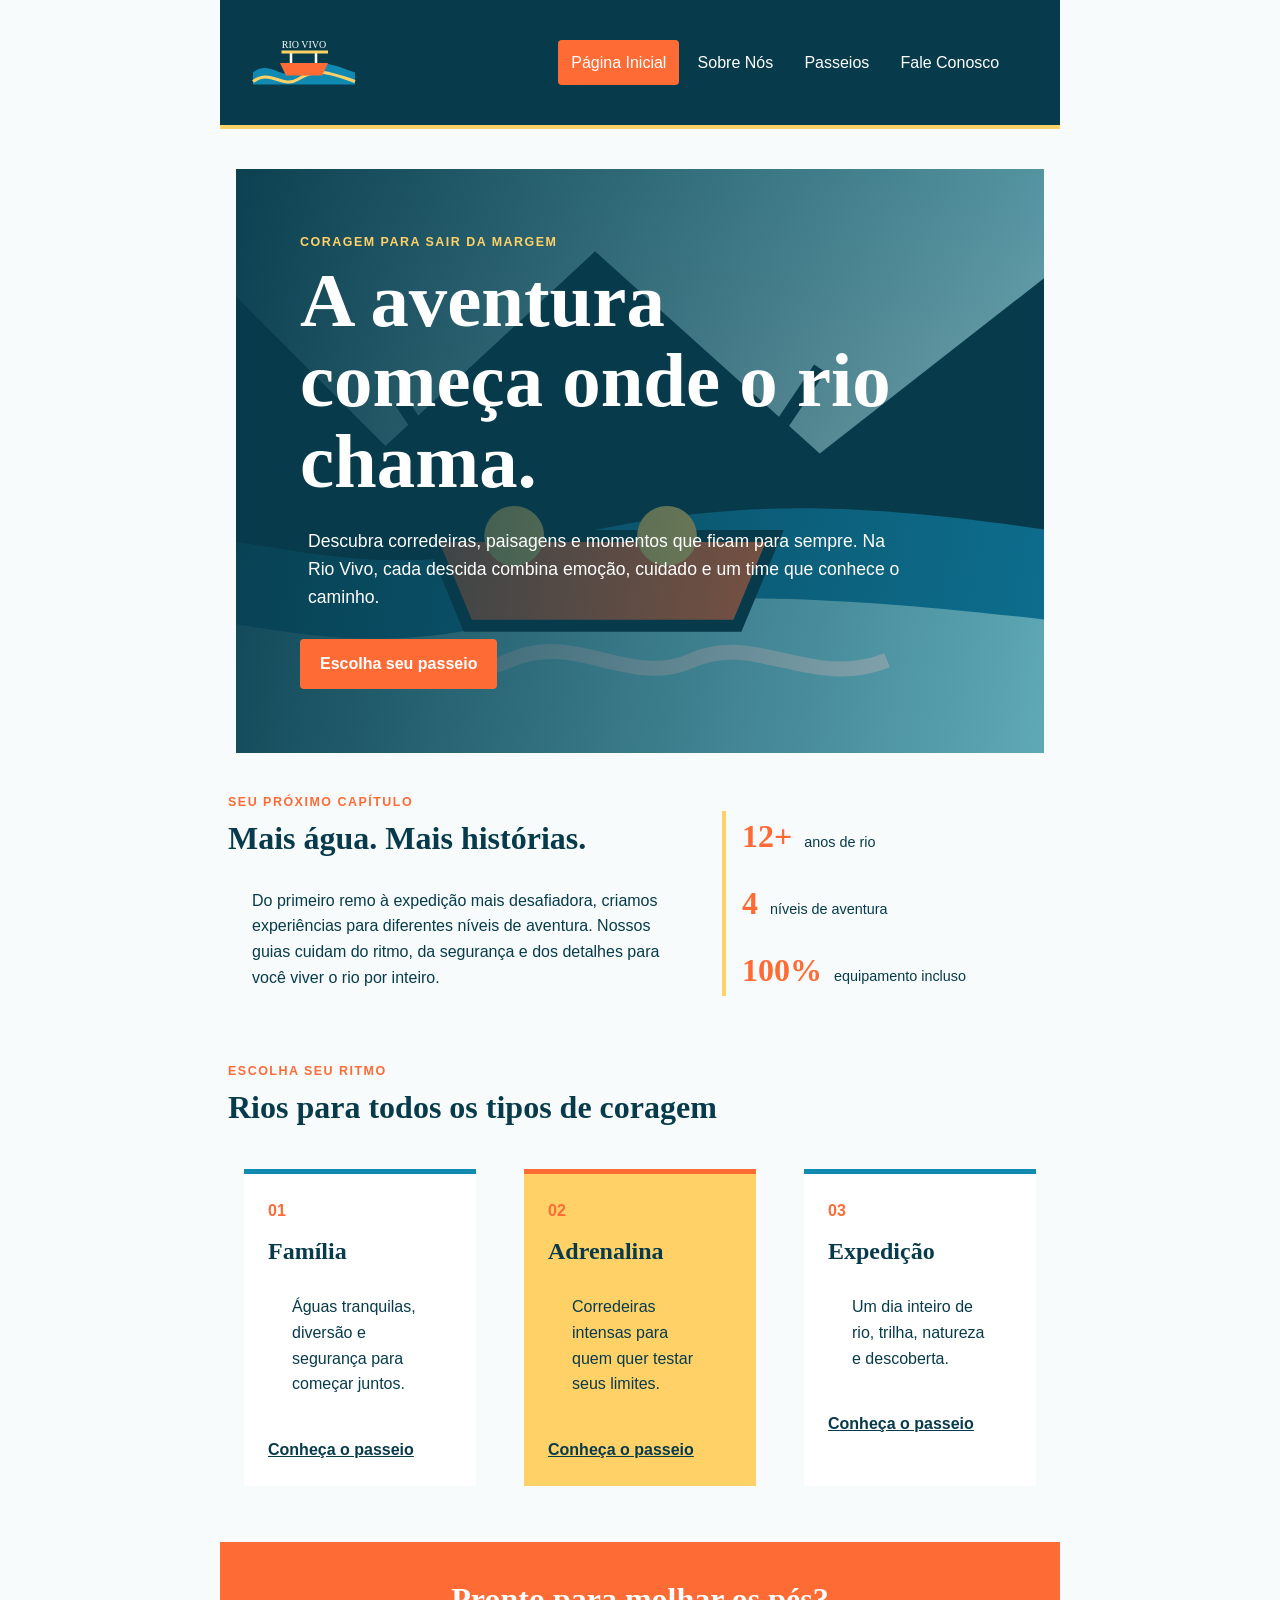
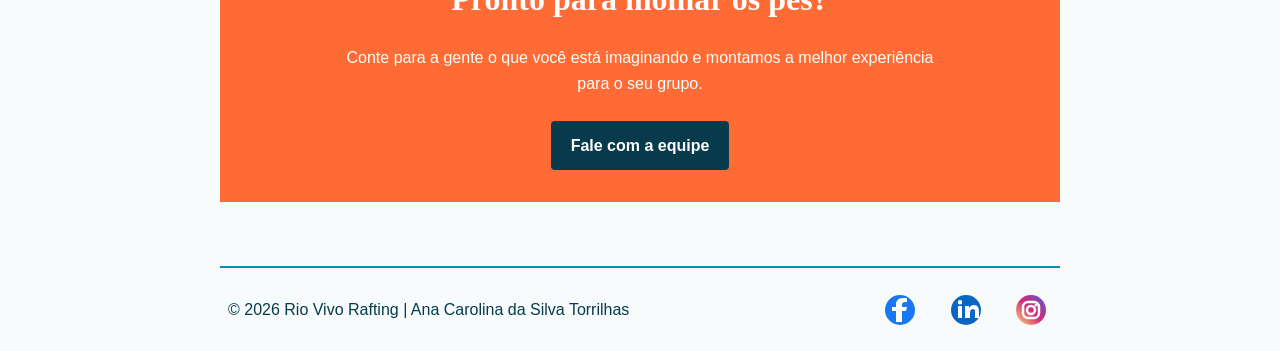
==== wwr/index.html @ 4f3855bd "Build complete rafting website" ====
<!DOCTYPE html>
<html lang="pt-BR">
  <head>
    <meta charset="UTF-8">
    <meta name="viewport" content="width=device-width, initial-scale=1.0">
    <title>Rio Vivo Rafting | Aventura que fica</title>
    <meta name="description" content="Viva experiências de rafting seguras e memoráveis com a Rio Vivo, cercado pelas paisagens mais bonitas do Brasil.">
    <meta name="author" content="Ana Carolina da Silva Torrilhas">
    <link rel="stylesheet" href="estilos/rafting.css">
  </head>
  <body>
    <header>
      <a class="logo" href="index.html"><img src="imagens/logo.svg" alt="Rio Vivo Rafting"></a>
      <nav aria-label="Navegação principal">
        <ul>
          <li><a href="index.html" aria-current="page">Página Inicial</a></li>
          <li><a href="sobre.html">Sobre Nós</a></li>
          <li><a href="passeios.html">Passeios</a></li>
          <li><a href="contato.html">Fale Conosco</a></li>
        </ul>
      </nav>
    </header>

    <main>
      <section class="home-hero">
        <div>
          <p class="eyebrow">Coragem para sair da margem</p>
          <h1>A aventura começa onde o rio chama.</h1>
          <p>Descubra corredeiras, paisagens e momentos que ficam para sempre. Na Rio Vivo, cada descida combina emoção, cuidado e um time que conhece o caminho.</p>
          <a class="button" href="passeios.html">Escolha seu passeio</a>
        </div>
      </section>

      <section class="intro-section">
        <div>
          <p class="eyebrow">Seu próximo capítulo</p>
          <h2>Mais água. Mais histórias.</h2>
          <p>Do primeiro remo à expedição mais desafiadora, criamos experiências para diferentes níveis de aventura. Nossos guias cuidam do ritmo, da segurança e dos detalhes para você viver o rio por inteiro.</p>
        </div>
        <div class="stat-list" aria-label="Diferenciais da Rio Vivo">
          <div><strong>12+</strong><span>anos de rio</span></div>
          <div><strong>4</strong><span>níveis de aventura</span></div>
          <div><strong>100%</strong><span>equipamento incluso</span></div>
        </div>
      </section>

      <section class="feature-section">
        <div class="section-heading">
          <p class="eyebrow">Escolha seu ritmo</p>
          <h2>Rios para todos os tipos de coragem</h2>
        </div>
        <div class="mini-grid">
          <article class="feature-card"><span class="card-number">01</span><h3>Família</h3><p>Águas tranquilas, diversão e segurança para começar juntos.</p><a href="passeios.html">Conheça o passeio</a></article>
          <article class="feature-card feature-card-accent"><span class="card-number">02</span><h3>Adrenalina</h3><p>Corredeiras intensas para quem quer testar seus limites.</p><a href="passeios.html">Conheça o passeio</a></article>
          <article class="feature-card"><span class="card-number">03</span><h3>Expedição</h3><p>Um dia inteiro de rio, trilha, natureza e descoberta.</p><a href="passeios.html">Conheça o passeio</a></article>
        </div>
      </section>

      <section class="cta-section">
        <h2>Pronto para molhar os pés?</h2>
        <p>Conte para a gente o que você está imaginando e montamos a melhor experiência para o seu grupo.</p>
        <a class="button button-dark" href="contato.html">Fale com a equipe</a>
      </section>
    </main>

    <footer>
      <p>&copy; 2026 Rio Vivo Rafting | Ana Carolina da Silva Torrilhas</p>
      <nav class="redes-sociais" aria-label="Redes sociais">
        <a href="https://facebook.com" aria-label="Facebook"><img src="imagens/facebook.svg" alt="Ícone do Facebook"></a>
        <a href="https://linkedin.com" aria-label="LinkedIn"><img src="imagens/linkedin.svg" alt="Ícone do LinkedIn"></a>
        <a href="https://instagram.com" aria-label="Instagram"><img src="imagens/instagram.svg" alt="Ícone do Instagram"></a>
      </nav>
    </footer>
  </body>
</html>
---- wwr/estilos/rafting.css ----
:root {
  --cor-primaria: #073b4c;
  --cor-secundaria: #118ab2;
  --cor-destaque1: #ff6b35;
  --cor-destaque2: #ffd166;
  --cor-papel: #f7fbfc;
  --fonte-titulo: Georgia, "Times New Roman", serif;
  --fonte-body: "Trebuchet MS", Arial, sans-serif;
}

* {
  margin: 0;
  padding: 0;
  box-sizing: border-box;
}

body {
  background: var(--cor-papel);
  color: var(--cor-primaria);
  font-family: var(--fonte-body);
  line-height: 1.6;
}

header,
main,
footer {
  width: min(840px, calc(100% - 2rem));
  margin: 0 auto;
}

header {
  align-items: center;
  background: var(--cor-primaria);
  border-bottom: 4px solid var(--cor-destaque2);
  color: white;
  display: flex;
  gap: 2rem;
  justify-content: space-between;
  padding: 1rem 1.5rem;
}

.logo img {
  display: block;
  height: 72px;
  width: 120px;
}

nav ul {
  display: flex;
  flex-wrap: wrap;
  gap: 0.35rem;
  list-style: none;
}

nav a {
  color: white;
  display: block;
  padding: 0.6rem 0.8rem;
  text-decoration: none;
}

nav a:hover,
nav a[aria-current="page"] {
  background: var(--cor-destaque1);
  border-radius: 4px;
}

main {
  padding: 1.5rem 0 2rem;
}

h1,
h2 {
  color: var(--cor-primaria);
  font-family: var(--fonte-titulo);
  text-align: center;
}

h1 {
  font-size: clamp(2rem, 6vw, 3.5rem);
}

h2 {
  font-size: 2rem;
  margin-bottom: 0.75rem;
}

p,
section,
article,
nav {
  margin: 1rem;
  padding: 0.5rem;
}

.hero {
  overflow: hidden;
  position: relative;
}

.hero > img {
  display: block;
  height: auto;
  width: 100%;
}

.hero h1 {
  background: rgb(7 59 76 / 0.88);
  color: white;
  left: 0;
  padding: 1rem;
  position: absolute;
  top: 2rem;
  width: 100%;
}

.hero article {
  align-items: center;
  background: rgb(255 255 255 / 0.92);
  bottom: 1.25rem;
  display: flex;
  gap: 1rem;
  left: 1.25rem;
  margin: 0;
  max-width: 34rem;
  padding: 1rem;
  position: absolute;
}

.hero article img {
  border: 3px solid var(--cor-destaque1);
  border-radius: 50%;
  float: right;
  margin: 0;
  width: 125px;
}

.historia {
  background: white;
  border-left: 6px solid var(--cor-destaque1);
  padding: 1.5rem;
}

.aventura {
  background: var(--cor-destaque2);
  padding: 1.5rem;
  text-align: center;
}

footer {
  align-items: center;
  border-top: 2px solid var(--cor-secundaria);
  display: flex;
  justify-content: space-between;
  padding: 1rem 0;
}

footer p {
  margin: 0;
}

.redes-sociais {
  display: flex;
  gap: 0.5rem;
  margin: 0;
  padding: 0;
}

.redes-sociais a {
  text-decoration: none;
}

.redes-sociais img {
  display: block;
  height: 32px;
  width: 32px;
}

.home-hero {
  align-items: end;
  background: linear-gradient(100deg, rgb(7 59 76 / 0.96), rgb(7 59 76 / 0.35)), url("../imagens/hero-rafting.svg") center / cover;
  color: white;
  display: flex;
  min-height: 430px;
  padding: clamp(1.5rem, 5vw, 4rem);
}

.home-hero > div {
  max-width: 39rem;
}

.home-hero h1 {
  color: white;
  font-size: clamp(2.4rem, 7vw, 4.8rem);
  line-height: 1.05;
  margin: 0.5rem 0 1rem;
  text-align: left;
}

.home-hero p:not(.eyebrow) {
  font-size: 1.1rem;
  margin: 0 0 1.25rem;
}

.eyebrow {
  color: var(--cor-destaque1);
  font-size: 0.78rem;
  font-weight: bold;
  letter-spacing: 0.12em;
  margin: 0;
  padding: 0;
  text-transform: uppercase;
}

.home-hero .eyebrow {
  color: var(--cor-destaque2);
}

.button {
  background: var(--cor-destaque1);
  border: 0;
  border-radius: 4px;
  color: white;
  cursor: pointer;
  display: inline-block;
  font: inherit;
  font-weight: bold;
  padding: 0.75rem 1.25rem;
  text-decoration: none;
}

.button:hover {
  background: var(--cor-secundaria);
}

.button-dark {
  background: var(--cor-primaria);
}

.intro-section,
.feature-section,
.cta-section,
.contact-layout,
.tour-grid,
.safety-strip,
.team-grid {
  margin: 2rem 0;
}

.intro-section {
  align-items: center;
  display: grid;
  gap: 2rem;
  grid-template-columns: 1.4fr 1fr;
}

.intro-section h2,
.section-heading h2 {
  text-align: left;
}

.stat-list {
  border-left: 4px solid var(--cor-destaque2);
  display: grid;
  gap: 1rem;
  padding: 0 1rem;
}

.stat-list div {
  align-items: baseline;
  display: flex;
  gap: 0.75rem;
}

.stat-list strong {
  color: var(--cor-destaque1);
  font-family: var(--fonte-titulo);
  font-size: 2rem;
}

.stat-list span {
  font-size: 0.9rem;
}

.section-heading {
  margin-bottom: 1.25rem;
}

.mini-grid,
.tour-grid,
.team-grid {
  display: grid;
  gap: 1rem;
  grid-template-columns: repeat(3, 1fr);
}

.feature-card,
.tour-card,
.team-card {
  background: white;
  border-top: 5px solid var(--cor-secundaria);
  padding: 1.5rem;
}

.feature-card-accent,
.tour-card-featured {
  background: var(--cor-destaque2);
  border-color: var(--cor-destaque1);
}

.card-number {
  color: var(--cor-destaque1);
  font-weight: bold;
}

.feature-card h3,
.tour-card h2,
.team-card h3 {
  color: var(--cor-primaria);
  font-family: var(--fonte-titulo);
  font-size: 1.5rem;
  margin: 0.5rem 0;
}

.feature-card a {
  color: var(--cor-primaria);
  display: inline-block;
  font-weight: bold;
  margin-top: 1rem;
}

.cta-section {
  background: var(--cor-destaque1);
  color: white;
  padding: 2rem;
  text-align: center;
}

.cta-section h2 {
  color: white;
}

.cta-section p {
  margin: 0 auto 1rem;
  max-width: 38rem;
}

.page-intro {
  background: var(--cor-destaque2);
  margin: 0 0 2rem;
  padding: clamp(1.5rem, 5vw, 3rem);
  text-align: center;
}

.page-intro h1 {
  color: var(--cor-primaria);
  margin: 0.5rem 0;
}

.page-intro p:last-child {
  margin: 0 auto;
  max-width: 42rem;
}

.tour-card {
  display: flex;
  flex-direction: column;
}

.tour-top {
  align-items: center;
  display: flex;
  justify-content: space-between;
}

.tour-top span {
  color: var(--cor-destaque1);
  font-size: 0.78rem;
  font-weight: bold;
  text-transform: uppercase;
}

.tour-card ul {
  border-top: 1px solid rgb(7 59 76 / 0.15);
  list-style: none;
  margin: 1rem 0;
  padding: 1rem 0;
}

.tour-card li {
  margin: 0.35rem 0;
}

.tour-card li::before {
  color: var(--cor-destaque1);
  content: "✓";
  font-weight: bold;
  margin-right: 0.5rem;
}

.tour-card .button {
  margin-top: auto;
  text-align: center;
}

.safety-strip {
  background: var(--cor-primaria);
  color: white;
  padding: 2rem;
  text-align: center;
}

.safety-strip h2 {
  color: var(--cor-destaque2);
}

.safety-strip p {
  margin: 0 auto;
  max-width: 42rem;
}

.team-card img {
  border-radius: 50%;
  display: block;
  margin: 0 auto 1rem;
  width: 110px;
}

.team-card h3,
.team-card p {
  text-align: center;
}

.contact-layout {
  display: grid;
  gap: 2rem;
  grid-template-columns: 0.8fr 1.2fr;
}

.contact-info {
  border-left: 5px solid var(--cor-destaque1);
  padding: 1.5rem;
}

.contact-info h2 {
  text-align: left;
}

dl div {
  border-top: 1px solid rgb(7 59 76 / 0.15);
  padding: 0.9rem 0;
}

dt {
  color: var(--cor-destaque1);
  font-size: 0.78rem;
  font-weight: bold;
  text-transform: uppercase;
}

dd {
  margin: 0;
}

form {
  background: white;
  padding: 1.5rem;
}

label {
  display: block;
  font-weight: bold;
  margin-bottom: 1rem;
}

input,
select,
textarea {
  border: 1px solid rgb(7 59 76 / 0.3);
  border-radius: 3px;
  display: block;
  font: inherit;
  margin-top: 0.35rem;
  padding: 0.7rem;
  width: 100%;
}

textarea {
  resize: vertical;
}

@media (max-width: 650px) {
  header,
  footer {
    align-items: stretch;
    flex-direction: column;
    gap: 0.75rem;
  }

  header nav ul {
    justify-content: center;
  }

  .hero article {
    position: static;
  }

  .hero h1 {
    position: static;
  }

  .intro-section,
  .contact-layout {
    grid-template-columns: 1fr;
  }

  .mini-grid,
  .tour-grid,
  .team-grid {
    grid-template-columns: 1fr;
  }

  footer {
    text-align: center;
  }

  .redes-sociais {
    justify-content: center;
  }
}
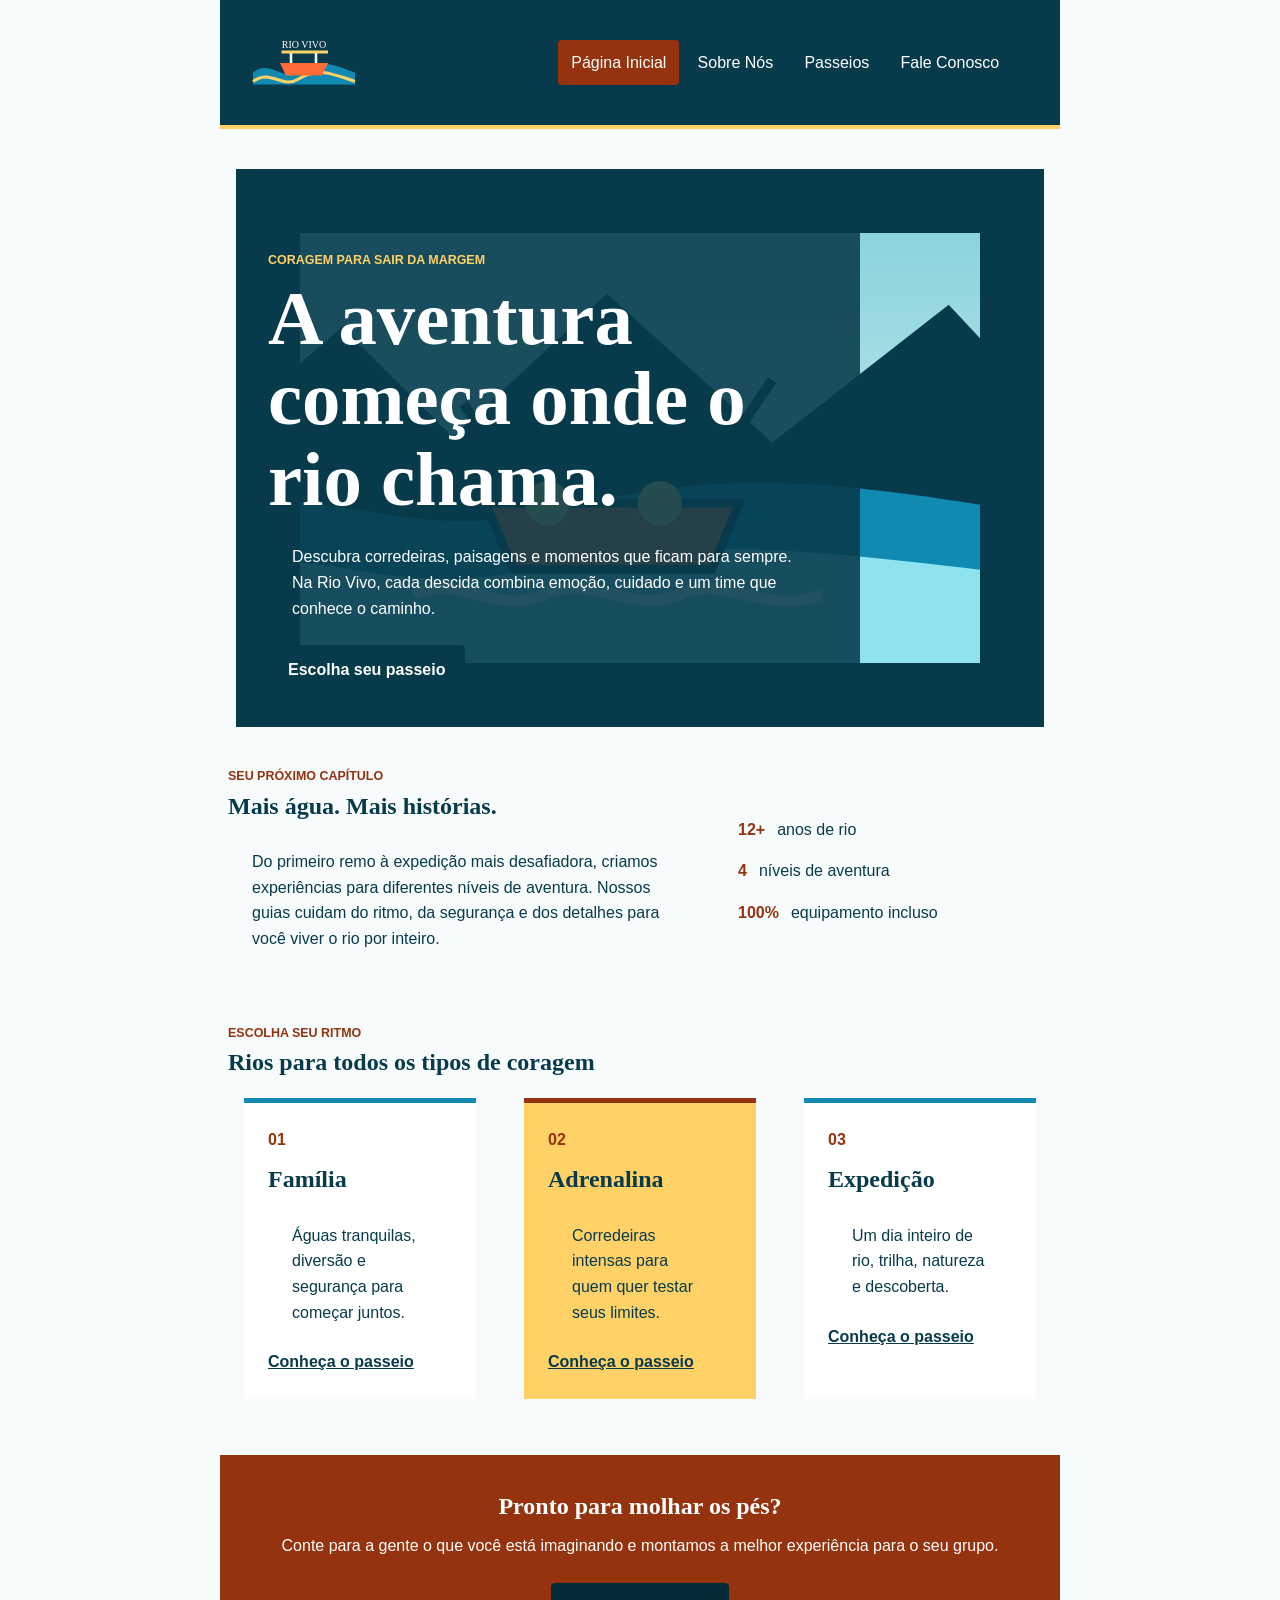
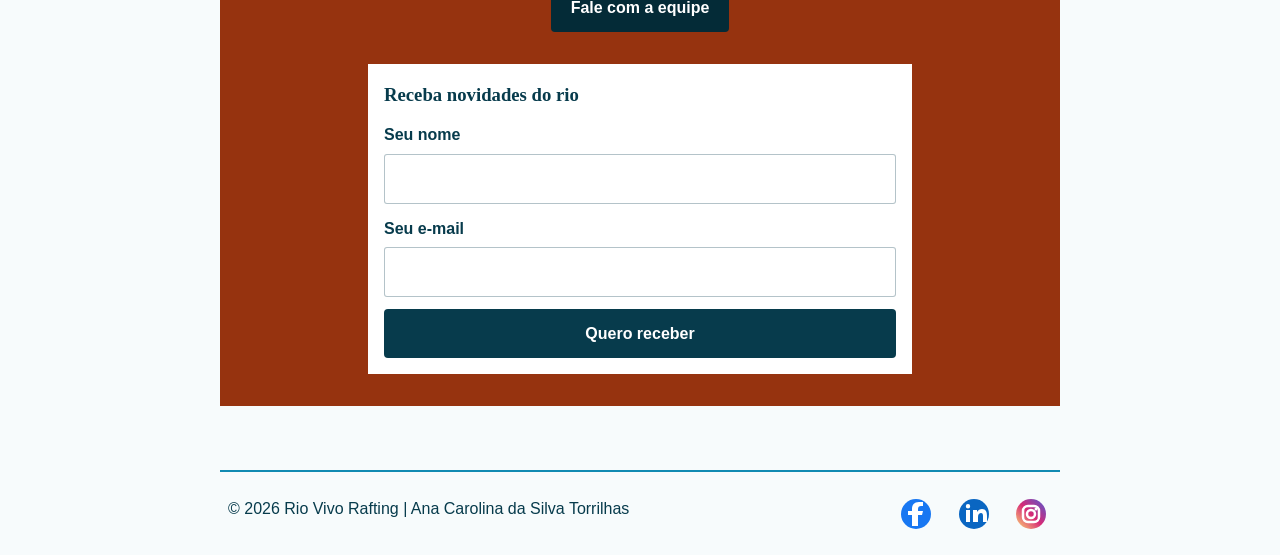
==== commit 01a762a3: "Complete rafting home and tours pages" ====
--- a/wwr/index.html
+++ b/wwr/index.html
@@ -23,7 +23,8 @@
 
     <main>
       <section class="home-hero">
-        <div>
+        <img class="home-hero-image" src="imagens/hero-rafting.svg" alt="Bote de rafting descendo um rio entre montanhas">
+        <div class="home-hero-content">
           <p class="eyebrow">Coragem para sair da margem</p>
           <h1>A aventura começa onde o rio chama.</h1>
           <p>Descubra corredeiras, paisagens e momentos que ficam para sempre. Na Rio Vivo, cada descida combina emoção, cuidado e um time que conhece o caminho.</p>
@@ -60,6 +61,12 @@
         <h2>Pronto para molhar os pés?</h2>
         <p>Conte para a gente o que você está imaginando e montamos a melhor experiência para o seu grupo.</p>
         <a class="button button-dark" href="contato.html">Fale com a equipe</a>
+        <form class="newsletter-form" action="https://formspree.io/f/mayzqvqa" method="post">
+          <h3>Receba novidades do rio</h3>
+          <label for="newsletter-nome">Seu nome<input id="newsletter-nome" name="nome" type="text" autocomplete="name" required></label>
+          <label for="newsletter-email">Seu e-mail<input id="newsletter-email" name="email" type="email" autocomplete="email" required></label>
+          <button class="button" type="submit">Quero receber</button>
+        </form>
       </section>
     </main>
 
--- a/wwr/estilos/rafting.css
+++ b/wwr/estilos/rafting.css
@@ -1,41 +1,44 @@
 :root {
-  --cor-primaria: #073b4c;
-  --cor-secundaria: #118ab2;
-  --cor-destaque1: #ff6b35;
-  --cor-destaque2: #ffd166;
-  --cor-papel: #f7fbfc;
-  --fonte-titulo: Georgia, "Times New Roman", serif;
-  --fonte-body: "Trebuchet MS", Arial, sans-serif;
+  --primaria: #073b4c;
+  --secundaria: #118ab2;
+  --destaque: #96330f;
+  --amarelo: #ffd166;
+  --papel: #f7fbfc;
+  --branco: #fff;
+  --linha: rgb(7 59 76 / 0.15);
+  --borda: rgb(7 59 76 / 0.3);
+  --titulo: Georgia, "Times New Roman", serif;
+  --corpo: "Trebuchet MS", Arial, sans-serif;
 }
 
 * {
+  box-sizing: border-box;
   margin: 0;
   padding: 0;
-  box-sizing: border-box;
 }
 
 body {
-  background: var(--cor-papel);
-  color: var(--cor-primaria);
-  font-family: var(--fonte-body);
+  background: var(--papel);
+  color: var(--primaria);
+  font-family: var(--corpo);
   line-height: 1.6;
 }
 
 header,
 main,
 footer {
+  margin: 0 auto;
   width: min(840px, calc(100% - 2rem));
-  margin: 0 auto;
 }
 
 header {
   align-items: center;
-  background: var(--cor-primaria);
-  border-bottom: 4px solid var(--cor-destaque2);
-  color: white;
-  display: flex;
+  background: var(--primaria);
+  border-bottom: 4px solid var(--amarelo);
+  color: var(--branco);
+  display: grid;
   gap: 2rem;
-  justify-content: space-between;
+  grid-template-columns: 120px 1fr;
   padding: 1rem 1.5rem;
 }
 
@@ -46,14 +49,16 @@
 }
 
 nav ul {
+  align-items: center;
   display: flex;
   flex-wrap: wrap;
   gap: 0.35rem;
+  justify-content: flex-end;
   list-style: none;
 }
 
 nav a {
-  color: white;
+  color: var(--branco);
   display: block;
   padding: 0.6rem 0.8rem;
   text-decoration: none;
@@ -61,7 +66,7 @@
 
 nav a:hover,
 nav a[aria-current="page"] {
-  background: var(--cor-destaque1);
+  background: var(--destaque);
   border-radius: 4px;
 }
 
@@ -71,18 +76,9 @@
 
 h1,
 h2 {
-  color: var(--cor-primaria);
-  font-family: var(--fonte-titulo);
+  color: var(--primaria);
+  font-family: var(--titulo);
   text-align: center;
-}
-
-h1 {
-  font-size: clamp(2rem, 6vw, 3.5rem);
-}
-
-h2 {
-  font-size: 2rem;
-  margin-bottom: 0.75rem;
 }
 
 p,
@@ -100,13 +96,12 @@
 
 .hero > img {
   display: block;
-  height: auto;
   width: 100%;
 }
 
 .hero h1 {
   background: rgb(7 59 76 / 0.88);
-  color: white;
+  color: var(--branco);
   left: 0;
   padding: 1rem;
   position: absolute;
@@ -115,11 +110,9 @@
 }
 
 .hero article {
-  align-items: center;
   background: rgb(255 255 255 / 0.92);
   bottom: 1.25rem;
   display: flex;
-  gap: 1rem;
   left: 1.25rem;
   margin: 0;
   max-width: 34rem;
@@ -128,28 +121,49 @@
 }
 
 .hero article img {
-  border: 3px solid var(--cor-destaque1);
+  border: 3px solid var(--destaque);
   border-radius: 50%;
-  float: right;
-  margin: 0;
   width: 125px;
 }
 
 .historia {
-  background: white;
-  border-left: 6px solid var(--cor-destaque1);
+  background: var(--branco);
+  border-left: 6px solid var(--destaque);
   padding: 1.5rem;
 }
 
 .aventura {
-  background: var(--cor-destaque2);
+  background: var(--amarelo);
   padding: 1.5rem;
   text-align: center;
 }
 
+.aventura-grid {
+  display: grid;
+  gap: 0.75rem;
+  grid-template-columns: repeat(5, 1fr);
+  margin-top: 1.5rem;
+}
+
+.aventura figure {
+  margin: 0;
+}
+
+.aventura figure img {
+  aspect-ratio: 1;
+  border: 3px solid var(--branco);
+  display: block;
+  object-fit: cover;
+  width: 100%;
+}
+
+.aventura figcaption {
+  color: var(--primaria);
+  padding-top: 0.5rem;
+}
+
 footer {
-  align-items: center;
-  border-top: 2px solid var(--cor-secundaria);
+  border-top: 2px solid var(--secundaria);
   display: flex;
   justify-content: space-between;
   padding: 1rem 0;
@@ -161,7 +175,6 @@
 
 .redes-sociais {
   display: flex;
-  gap: 0.5rem;
   margin: 0;
   padding: 0;
 }
@@ -178,50 +191,57 @@
 
 .home-hero {
   align-items: end;
-  background: linear-gradient(100deg, rgb(7 59 76 / 0.96), rgb(7 59 76 / 0.35)), url("../imagens/hero-rafting.svg") center / cover;
-  color: white;
+  background: var(--primaria);
+  color: var(--branco);
   display: flex;
   min-height: 430px;
+  overflow: hidden;
   padding: clamp(1.5rem, 5vw, 4rem);
-}
-
-.home-hero > div {
+  position: relative;
+}
+
+.home-hero-image {
+  display: block;
+  height: 430px;
+  object-fit: cover;
+  width: 100%;
+}
+
+.home-hero-content {
+  background: rgb(7 59 76 / 0.88);
+  bottom: 0;
+  left: 0;
   max-width: 39rem;
+  padding: 2rem;
+  position: absolute;
 }
 
 .home-hero h1 {
-  color: white;
+  color: var(--branco);
   font-size: clamp(2.4rem, 7vw, 4.8rem);
   line-height: 1.05;
   margin: 0.5rem 0 1rem;
   text-align: left;
 }
 
-.home-hero p:not(.eyebrow) {
-  font-size: 1.1rem;
-  margin: 0 0 1.25rem;
-}
-
 .eyebrow {
-  color: var(--cor-destaque1);
+  color: var(--destaque);
   font-size: 0.78rem;
   font-weight: bold;
-  letter-spacing: 0.12em;
   margin: 0;
   padding: 0;
   text-transform: uppercase;
 }
 
 .home-hero .eyebrow {
-  color: var(--cor-destaque2);
+  color: var(--amarelo);
 }
 
 .button {
-  background: var(--cor-destaque1);
+  background: var(--primaria);
   border: 0;
   border-radius: 4px;
-  color: white;
-  cursor: pointer;
+  color: var(--branco);
   display: inline-block;
   font: inherit;
   font-weight: bold;
@@ -230,11 +250,11 @@
 }
 
 .button:hover {
-  background: var(--cor-secundaria);
+  background: var(--secundaria);
 }
 
 .button-dark {
-  background: var(--cor-primaria);
+  background: #042b37;
 }
 
 .intro-section,
@@ -242,8 +262,7 @@
 .cta-section,
 .contact-layout,
 .tour-grid,
-.safety-strip,
-.team-grid {
+.safety-strip {
   margin: 2rem 0;
 }
 
@@ -260,7 +279,6 @@
 }
 
 .stat-list {
-  border-left: 4px solid var(--cor-destaque2);
   display: grid;
   gap: 1rem;
   padding: 0 1rem;
@@ -273,93 +291,97 @@
 }
 
 .stat-list strong {
-  color: var(--cor-destaque1);
-  font-family: var(--fonte-titulo);
-  font-size: 2rem;
-}
-
-.stat-list span {
-  font-size: 0.9rem;
-}
-
-.section-heading {
-  margin-bottom: 1.25rem;
+  color: var(--destaque);
 }
 
 .mini-grid,
-.tour-grid,
-.team-grid {
+.tour-grid {
   display: grid;
   gap: 1rem;
   grid-template-columns: repeat(3, 1fr);
 }
 
 .feature-card,
-.tour-card,
-.team-card {
-  background: white;
-  border-top: 5px solid var(--cor-secundaria);
+.tour-card {
+  background: var(--branco);
+  border-top: 5px solid var(--secundaria);
   padding: 1.5rem;
 }
 
 .feature-card-accent,
 .tour-card-featured {
-  background: var(--cor-destaque2);
-  border-color: var(--cor-destaque1);
+  background: var(--amarelo);
+  border-color: var(--destaque);
 }
 
 .card-number {
-  color: var(--cor-destaque1);
+  color: var(--destaque);
   font-weight: bold;
 }
 
 .feature-card h3,
-.tour-card h2,
-.team-card h3 {
-  color: var(--cor-primaria);
-  font-family: var(--fonte-titulo);
+.tour-card h2 {
+  color: var(--primaria);
+  font-family: var(--titulo);
   font-size: 1.5rem;
   margin: 0.5rem 0;
 }
 
 .feature-card a {
-  color: var(--cor-primaria);
-  display: inline-block;
+  color: var(--primaria);
   font-weight: bold;
   margin-top: 1rem;
 }
 
 .cta-section {
-  background: var(--cor-destaque1);
-  color: white;
+  background: var(--destaque);
+  color: var(--branco);
   padding: 2rem;
   text-align: center;
 }
 
 .cta-section h2 {
-  color: white;
+  color: var(--branco);
 }
 
 .cta-section p {
   margin: 0 auto 1rem;
-  max-width: 38rem;
+}
+
+.newsletter-form {
+  background: var(--branco);
+  color: var(--primaria);
+  display: grid;
+  gap: 0.75rem;
+  margin: 2rem auto 0;
+  max-width: 34rem;
+  padding: 1rem;
+  text-align: left;
+}
+
+.newsletter-form h3 {
+  color: var(--primaria);
+  font-family: var(--titulo);
+}
+
+.newsletter-form label {
+  margin-bottom: 0;
 }
 
 .page-intro {
-  background: var(--cor-destaque2);
+  background: var(--amarelo);
   margin: 0 0 2rem;
   padding: clamp(1.5rem, 5vw, 3rem);
   text-align: center;
 }
 
 .page-intro h1 {
-  color: var(--cor-primaria);
+  color: var(--primaria);
   margin: 0.5rem 0;
 }
 
 .page-intro p:last-child {
   margin: 0 auto;
-  max-width: 42rem;
 }
 
 .tour-card {
@@ -367,68 +389,82 @@
   flex-direction: column;
 }
 
+.tour-card > img {
+  aspect-ratio: 16 / 9;
+  display: block;
+  object-fit: cover;
+  width: 100%;
+}
+
 .tour-top {
-  align-items: center;
   display: flex;
   justify-content: space-between;
 }
 
 .tour-top span {
-  color: var(--cor-destaque1);
-  font-size: 0.78rem;
-  font-weight: bold;
-  text-transform: uppercase;
+  color: var(--destaque);
+  font-weight: bold;
 }
 
 .tour-card ul {
-  border-top: 1px solid rgb(7 59 76 / 0.15);
+  border-top: 1px solid var(--linha);
   list-style: none;
   margin: 1rem 0;
   padding: 1rem 0;
 }
 
-.tour-card li {
-  margin: 0.35rem 0;
-}
-
 .tour-card li::before {
-  color: var(--cor-destaque1);
+  color: var(--destaque);
   content: "✓";
-  font-weight: bold;
   margin-right: 0.5rem;
 }
 
 .tour-card .button {
   margin-top: auto;
-  text-align: center;
 }
 
 .safety-strip {
-  background: var(--cor-primaria);
-  color: white;
+  background: var(--primaria);
+  color: var(--branco);
   padding: 2rem;
   text-align: center;
 }
 
 .safety-strip h2 {
-  color: var(--cor-destaque2);
+  color: var(--amarelo);
 }
 
 .safety-strip p {
   margin: 0 auto;
-  max-width: 42rem;
-}
-
-.team-card img {
-  border-radius: 50%;
-  display: block;
-  margin: 0 auto 1rem;
-  width: 110px;
-}
-
-.team-card h3,
-.team-card p {
+}
+
+.schedule-section {
+  margin: 2rem 0;
   text-align: center;
+}
+
+table {
+  background: var(--branco);
+  border-collapse: collapse;
+  margin: 1rem auto;
+  width: 100%;
+}
+
+caption {
+  font-weight: bold;
+  padding: 0.5rem;
+}
+
+th,
+td {
+  border: 1px solid var(--linha);
+  padding: 0.75rem;
+  text-align: left;
+}
+
+thead {
+  background: var(--primaria);
+  color: var(--branco);
 }
 
 .contact-layout {
@@ -438,7 +474,7 @@
 }
 
 .contact-info {
-  border-left: 5px solid var(--cor-destaque1);
+  border-left: 5px solid var(--destaque);
   padding: 1.5rem;
 }
 
@@ -446,24 +482,26 @@
   text-align: left;
 }
 
+.contact-info iframe {
+  border: 0;
+  height: 220px;
+  margin-top: 1rem;
+  width: 100%;
+}
+
 dl div {
-  border-top: 1px solid rgb(7 59 76 / 0.15);
+  border-top: 1px solid var(--linha);
   padding: 0.9rem 0;
 }
 
 dt {
-  color: var(--cor-destaque1);
-  font-size: 0.78rem;
+  color: var(--destaque);
   font-weight: bold;
   text-transform: uppercase;
 }
 
-dd {
-  margin: 0;
-}
-
 form {
-  background: white;
+  background: var(--branco);
   padding: 1.5rem;
 }
 
@@ -476,7 +514,7 @@
 input,
 select,
 textarea {
-  border: 1px solid rgb(7 59 76 / 0.3);
+  border: 1px solid var(--borda);
   border-radius: 3px;
   display: block;
   font: inherit;
@@ -485,8 +523,55 @@
   width: 100%;
 }
 
-textarea {
-  resize: vertical;
+fieldset {
+  border: 0;
+  margin-bottom: 1rem;
+}
+
+legend {
+  font-weight: bold;
+}
+
+fieldset label,
+.checkbox-label {
+  align-items: center;
+  display: flex;
+  font-weight: normal;
+}
+
+fieldset input,
+.checkbox-label input {
+  accent-color: var(--destaque);
+  width: auto;
+}
+
+.staff-section {
+  background: var(--branco);
+  padding: 2rem;
+  text-align: center;
+}
+
+.staff-grid {
+  display: grid;
+  grid-template-columns: repeat(3, 1fr);
+}
+
+.staff-grid figure {
+  margin: 0;
+}
+
+.staff-grid img {
+  border-radius: 50%;
+  display: block;
+  width: 120px;
+}
+
+.staff-grid figcaption {
+  display: grid;
+}
+
+.staff-grid figcaption span {
+  color: var(--destaque);
 }
 
 @media (max-width: 650px) {
@@ -497,15 +582,31 @@
     gap: 0.75rem;
   }
 
-  header nav ul {
+  header {
+    grid-template-columns: 1fr;
+  }
+
+  header nav ul,
+  .redes-sociais {
     justify-content: center;
   }
 
-  .hero article {
+  .hero article,
+  .hero h1 {
     position: static;
   }
 
-  .hero h1 {
+  .home-hero {
+    padding: 0;
+  }
+
+  .home-hero-image {
+    height: 270px;
+  }
+
+  .home-hero-content {
+    max-width: none;
+    padding: 1rem;
     position: static;
   }
 
@@ -515,16 +616,19 @@
   }
 
   .mini-grid,
-  .tour-grid,
-  .team-grid {
+  .tour-grid {
+    grid-template-columns: 1fr;
+  }
+
+  .aventura-grid {
+    grid-template-columns: repeat(2, 1fr);
+  }
+
+  .staff-grid {
     grid-template-columns: 1fr;
   }
 
   footer {
     text-align: center;
   }
-
-  .redes-sociais {
-    justify-content: center;
-  }
-}
+}
